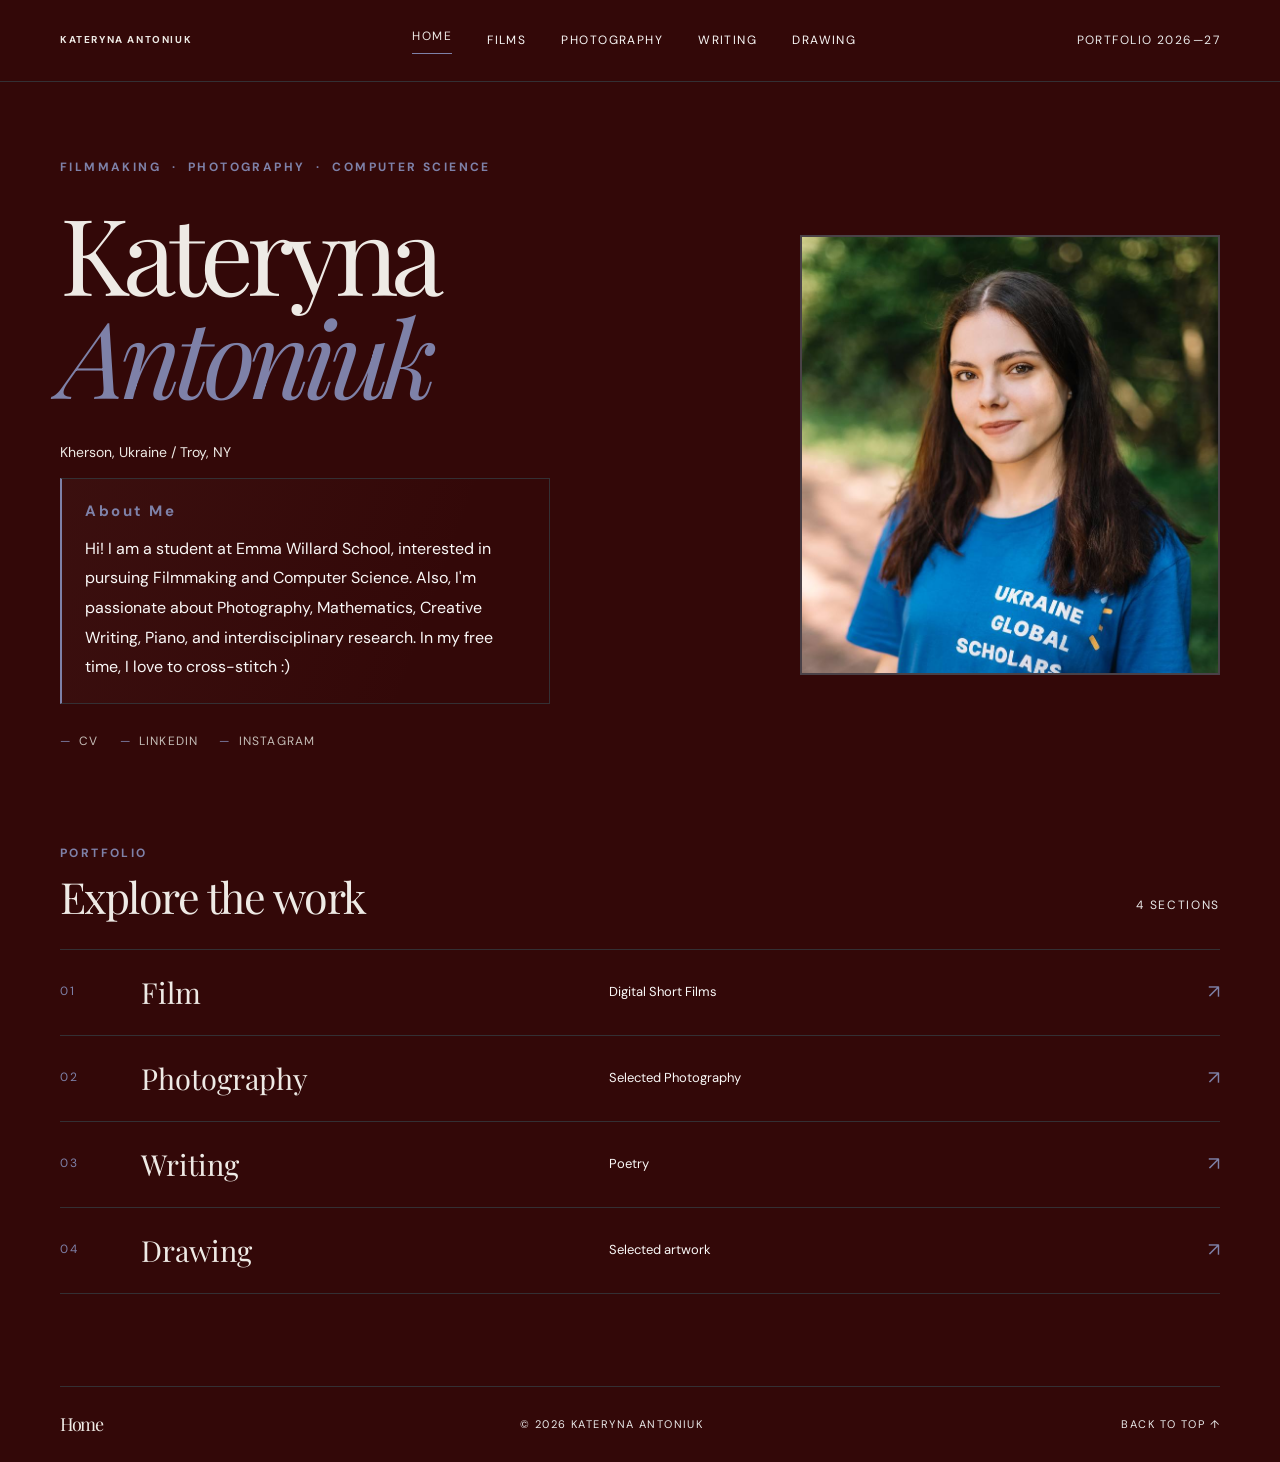
==== index.html @ 992e5f3c "Add files via upload" ====
<!doctype html>
<html lang="en">
<head>
  <meta charset="utf-8">
  <meta name="viewport" content="width=device-width, initial-scale=1">
  <meta name="theme-color" content="#101012">
  <meta name="description" content="Kateryna Antoniuk Portfolio">
  <title>Kateryna Antoniuk — Portfolio</title>
  <link rel="icon" type="image/png" href="logo.png">
  <link rel="stylesheet" href="main.css">
</head>
<body>
  <header class="site-header" id="top">
    <a class="brand" href="index.html" aria-label="Kateryna Antoniuk — Home">
    <span class="brand-name">KATERYNA ANTONIUK</span>
    </a>
    <nav class="site-nav" aria-label="Main navigation">
      <a href="index.html" aria-current="page">Home</a>
      <a href="films.html">Films</a>
      <a href="photography.html">Photography</a>
      <a href="writing.html">Writing</a>
      <a href="drawing.html">Drawing</a>
    </nav>
    <span class="header-index">PORTFOLIO 2026—27</span>
  </header>
  <main>
    <section class="hero page-shell" aria-labelledby="page-title">
      <div class="hero-copy">
        <p class="eyebrow">FILMMAKING&nbsp; · &nbsp;PHOTOGRAPHY&nbsp; · &nbsp;COMPUTER SCIENCE</p>
        <h1 id="page-title">Kateryna<br><span>Antoniuk</span></h1>
        <p class="hero-location">Kherson, Ukraine / Troy, NY</p>
        <div class="intro-box">
          <p class="box-label">About Me</p>
          <p class="intro-placeholder">Hi! I am a student at Emma Willard School, interested in pursuing Filmmaking and Computer Science. Also, I'm passionate about Photography, Mathematics, Creative Writing, Piano, and interdisciplinary research. In my free time, I love to cross-stitch :)</p>
        </div>
        <div class="hero-details" aria-label="Areas of work">
          <span><a href = "KaterynaAntoniukCV.pdf">CV</a></span>
          <span><a href = "https://www.linkedin.com/in/kateryna-antoniuk-323574323">Linkedin</a></span>
          <span><a href = "https://www.instagram.com/qqvenxx/">Instagram</a></span>
        </div>
      </div>
      <figure class="portrait-wrap">
        <div class="portrait-placeholder" role="img" aria-label="Placeholder for your portrait">
          <span class="portrait-crosshair" aria-hidden="true"></span>
          <span class="portrait-note"><img class="portrait-image" src="k.jpg" alt="Me:)"></span>
        </div>
      </figure>
    </section>
    <section class="sections-section page-shell" aria-labelledby="sections-title">
      <div class="section-heading section-heading-row">
        <div>
          <p class="eyebrow">PORTFOLIO</p>
          <h2 id="sections-title">Explore the work</h2>
        </div>
        <span class="section-count">4 SECTIONS</span>
      </div>
      <div class="section-links">
        <a class="section-link" href="films.html">
          <span class="link-number">01</span>
          <span class="link-title">Film</span>
          <span class="link-description">Digital Short Films</span>
          <span class="link-arrow" aria-hidden="true">↗</span>
        </a>
        <a class="section-link" href="photography.html">
          <span class="link-number">02</span>
          <span class="link-title">Photography</span>
          <span class="link-description">Selected Photography</span>
          <span class="link-arrow" aria-hidden="true">↗</span>
        </a>
        <a class="section-link" href="writing.html">
          <span class="link-number">03</span>
          <span class="link-title">Writing</span>
          <span class="link-description">Poetry</span>
          <span class="link-arrow" aria-hidden="true">↗</span>
        </a>
        <a class="section-link" href="drawings.html">
        <span class="link-number">04</span>
        <span class="link-title">Drawing</span>
        <span class="link-description">Selected artwork</span>
        <span class="link-arrow" aria-hidden="true">↗</span>
        </a>
      </div>
    </section>
  </main>
  <footer class="site-footer page-shell">
    <a class="footer-mark" href="index.html" aria-label="Back to home">Home</a>
    <span>© 2026 KATERYNA ANTONIUK</span>
    <a class="back-to-top" href="#top" onclick="window.scrollTo({top: 0, behavior: 'smooth'}); return false;">BACK TO TOP ↑</a>
  </footer>
</body>
</html>
---- main.css ----
@import url('https://fonts.googleapis.com/css2?family=DM+Sans:wght@400;500;600;700&family=Playfair+Display:ital,wght@0,400;0,500;1,400;1,500&display=swap');
:root {
  color-scheme: dark;
  --background: #330808;
  --surface: #171619;
  --surface-soft: #1d1a1d;
  --text: #eeeae5;
  --muted: #faf8f7;
  --subtle: #e9e9e9;
  --line: #343034;
  --accent: #7e81a8;
  --serif: 'Playfair Display', Georgia, 'Times New Roman', serif;
  --sans: 'DM Sans', Arial, Helvetica, sans-serif;
}
* { box-sizing: border-box; }
html { scroll-behavior: smooth; }
body {
  margin: 0;
  background: var(--background);
  color: var(--text);
  font-family: var(--sans);
  font-size: 14px;
  line-height: 1.65;
}
a { color: inherit; text-decoration: none; }
.page-shell { width: min(1160px, calc(100% - 64px)); margin-inline: auto; }
.site-header {
  min-height: 82px;
  padding: 0 max(32px, calc((100vw - 1160px) / 2));
  display: flex;
  align-items: center;
  justify-content: space-between;
  gap: 30px;
  border-bottom: 1px solid var(--line);
}
.brand { display: inline-flex; align-items: center; gap: 12px; white-space: nowrap; }
.brand-mark {
  width: 35px;
  height: 35px;
  display: grid;
  place-items: center;
  border: 1px solid #696066;
  font: 17px var(--serif);
  letter-spacing: -.13em;
}
.brand-mark span { color: var(--accent); }
.brand-name { font-size: 10px; font-weight: 700; letter-spacing: .16em; }
.site-nav { display: flex; align-items: center; gap: clamp(17px, 2.8vw, 35px); }
.site-nav a, .header-index {
  color: var(--muted);
  font-size: 12px;
  letter-spacing: .12em;
  text-transform: uppercase;
  transition: color .2s ease;
}
.site-nav a:hover, .site-nav a[aria-current="page"] { color: var(--text); }
.site-nav a[aria-current="page"] { padding-bottom: 6px; border-bottom: 1px solid var(--accent); }
.header-index { color: var(--subtle); font-size: 12px; white-space: nowrap; }
.hero {
  position: relative;
  min-height: 610px;
  padding-top: 76px;
  padding-bottom: 88px;
  display: grid;
  grid-template-columns: minmax(0, 1.1fr) minmax(320px, .8fr);
  align-items: center;
  gap: clamp(48px, 8vw, 110px);
}
.hero-copy { max-width: 620px; }
.eyebrow {
  margin: 0 0 23px;
  color: var(--accent);
  font-size: 12px;
  font-weight: 700;
  letter-spacing: .2em;
  text-transform: uppercase;
}
h1, h2, h3, p { margin-top: 0; }
.hero h1 {
  margin: 0 0 34px;
  font: 400 clamp(64px, 8.3vw, 108px)/.97 var(--serif);
  letter-spacing: -.065em;
}
.hero h1 span { color: var(--accent); font-style: italic; }
.intro-box {
  max-width: 490px;
  padding: 20px 23px 21px;
  border: 1px solid var(--line);
  border-left: 2px solid var(--accent);
  background: linear-gradient(110deg, rgba(163,111,104,.07), transparent 75%);
}
.box-label {
  margin: 0 0 10px;
  color: var(--accent);
  font-size: 15px;
  font-weight: 700;
  letter-spacing: .17em;
}
.intro-placeholder { margin: 0; max-width: 430px; color: var(--muted); font-size: 16px; line-height: 1.85; }
.hero-details {
  max-width: 500px;
  margin-top: 28px;
  display: flex;
  flex-wrap: wrap;
  gap: 9px 21px;
}
.hero-details span {
  color: #c5bdb7;
  font-size: 12px;
  letter-spacing: .1em;
  text-transform: uppercase;
}
.hero-details span::before { content: '—'; margin-right: 8px; color: var(--accent); }
.portrait-wrap { width: 100%; max-width: 420px; margin: 0; justify-self: end; }
.portrait-image {
  display: block;
  width: 100%;
  aspect-ratio: 420 / 440;
  object-fit: cover;
  border: 1px solid #4a4147;
}
.portrait-placeholder {
  position: relative;
  min-height: 440px;
  overflow: hidden;
  display: flex;
  flex-direction: column;
  align-items: center;
  justify-content: center;
  gap: 9px;
  border: 1px solid #4a4147;
  background:
    linear-gradient(90deg, transparent 49.85%, rgba(177,137,130,.18) 50%, transparent 50.15%),
    linear-gradient(0deg, transparent 49.85%, rgba(177,137,130,.18) 50%, transparent 50.15%),
    radial-gradient(ellipse at 55% 42%, #33282d 0%, #1d191d 42%, #121113 78%);
}
.portrait-placeholder::before,
.portrait-placeholder::after {
  content: '';
  position: absolute;
  left: 50%;
  top: 45%;
  aspect-ratio: 1;
  border: 1px solid rgba(178,130,122,.55);
  transform: translate(-50%, -50%) rotate(45deg);
  pointer-events: none;
}
.portrait-placeholder::before { width: 60%; }
.portrait-placeholder::after { width: 39%; background: rgba(12,12,14,.35); }
.portrait-crosshair {
  position: absolute;
  left: 50%;
  top: 45%;
  width: 12px;
  height: 12px;
  border: 1px solid var(--accent);
  border-radius: 50%;
  transform: translate(-50%, -50%);
}
.portrait-label, .portrait-note, .portrait-number { position: relative; z-index: 1; }
.portrait-label { margin-top: 210px; color: #ddd2cc; font-size: 9px; letter-spacing: .2em; }
.portrait-note { color: #8c8280; font-size: 10px; }
.portrait-number { position: absolute; top: 17px; right: 18px; color: #a99c98; font-size: 9px; letter-spacing: .13em; }
.portrait-wrap figcaption {
  padding-top: 13px;
  color: var(--subtle);
  font-size: 8px;
  letter-spacing: .17em;
  text-align: right;
}
.hero-index {
  position: absolute;
  right: -31px;
  bottom: 46px;
  color: var(--subtle);
  font-size: 9px;
  letter-spacing: .18em;
  writing-mode: vertical-rl;
}
.practice-section { padding-top: 49px; padding-bottom: 76px; border-top: 1px solid var(--line); }
.section-heading { margin-bottom: 28px; }
.section-heading .eyebrow { margin-bottom: 10px; }
.section-heading h2 { margin: 0; font: 400 clamp(31px, 4vw, 43px)/1.1 var(--serif); letter-spacing: -.035em; }
.practice-grid { display: grid; grid-template-columns: repeat(4, 1fr); border-top: 1px solid var(--line); border-bottom: 1px solid var(--line); }
.practice-item { min-height: 142px; padding: 20px 19px 21px 0; }
.practice-item + .practice-item { padding-left: 22px; border-left: 1px solid var(--line); }
.item-index { color: var(--accent); font-size: 9px; letter-spacing: .16em; }
.practice-item h3 { margin: 17px 0 5px; font: 24px var(--serif); font-weight: 400; }
.practice-item p { margin: 0; color: var(--muted); font-size: 10px; line-height: 1.7; }
.sections-section { padding-top: 4px; padding-bottom: 92px; }
.section-heading-row { display: flex; align-items: end; justify-content: space-between; gap: 20px; }
.section-count { padding-bottom: 5px; color: var(--subtle); font-size: 12px; letter-spacing: .14em; }
.section-links { border-top: 1px solid var(--line); }
.section-link {
  min-height: 86px;
  display: grid;
  grid-template-columns: 65px minmax(150px, .8fr) 1fr 30px;
  align-items: center;
  gap: 16px;
  border-bottom: 1px solid var(--line);
  transition: padding .2s ease, background .2s ease;
}
.section-link:hover { padding-inline: 12px; background: #171518; }
.link-number { color: var(--accent); font-size: 12px; letter-spacing: .13em; }
.link-title { font: 29px var(--serif); }
.link-description { color: var(--muted); font-size: 13px; }
.link-arrow { justify-self: end; color: var(--accent); font-size: 19px; }
.site-footer {
  min-height: 76px;
  display: flex;
  align-items: center;
  justify-content: space-between;
  gap: 20px;
  border-top: 1px solid var(--line);
  color: var(--subtle);
  font-size: 11px;
  letter-spacing: .13em;
}
.footer-mark { color: var(--text); font: 18px var(--serif); letter-spacing: -.1em; }
.back-to-top { transition: color .2s ease; }
.back-to-top:hover { color: var(--text); }
@media (max-width: 900px) {
  .header-index { display: none; }
  .hero { grid-template-columns: minmax(0, 1fr) minmax(260px, .75fr); gap: 38px; }
  .portrait-placeholder { min-height: 380px; }
  .practice-grid { grid-template-columns: repeat(2, 1fr); }
  .practice-item:nth-child(3) { padding-left: 0; border-left: 0; border-top: 1px solid var(--line); }
  .practice-item:nth-child(4) { border-top: 1px solid var(--line); }
}
@media (max-width: 650px) {
  .page-shell { width: min(100% - 40px, 520px); }
  .site-header { min-height: auto; padding: 18px 20px; flex-wrap: wrap; gap: 16px; }
  .brand-name { font-size: 9px; }
  .site-nav { order: 3; width: 100%; justify-content: space-between; gap: 10px; }
  .site-nav a { font-size: 9px; }
  .hero { min-height: auto; padding-top: 56px; padding-bottom: 59px; grid-template-columns: 1fr; gap: 37px; }
  .hero h1 { font-size: clamp(62px, 17vw, 88px); margin-bottom: 27px; }
  .eyebrow { font-size: 8px; line-height: 1.8; }
  .portrait-wrap { width: min(100%, 390px); justify-self: center; }
  .portrait-placeholder { min-height: 390px; }
  .hero-index { right: 0; bottom: 23px; }
  .practice-section { padding-top: 36px; padding-bottom: 54px; }
  .practice-grid { grid-template-columns: 1fr 1fr; }
  .practice-item { min-height: 132px; padding-right: 10px; }
  .practice-item + .practice-item { padding-left: 13px; }
  .practice-item:nth-child(3) { padding-left: 0; }
  .practice-item h3 { font-size: 21px; }
  .section-link { min-height: 80px; grid-template-columns: 28px 1fr 25px; gap: 10px; }
  .link-title { font-size: 25px; }
  .link-description { grid-column: 2; grid-row: 2; align-self: start; margin-top: -18px; font-size: 9px; }
  .link-arrow { grid-column: 3; grid-row: 1 / span 2; }
  .sections-section { padding-bottom: 60px; }
  .site-footer { min-height: 68px; font-size: 7px; }
}
@media (prefers-reduced-motion: reduce) {
  html { scroll-behavior: auto; }
  *, *::before, *::after { transition-duration: .01ms !important; }
}
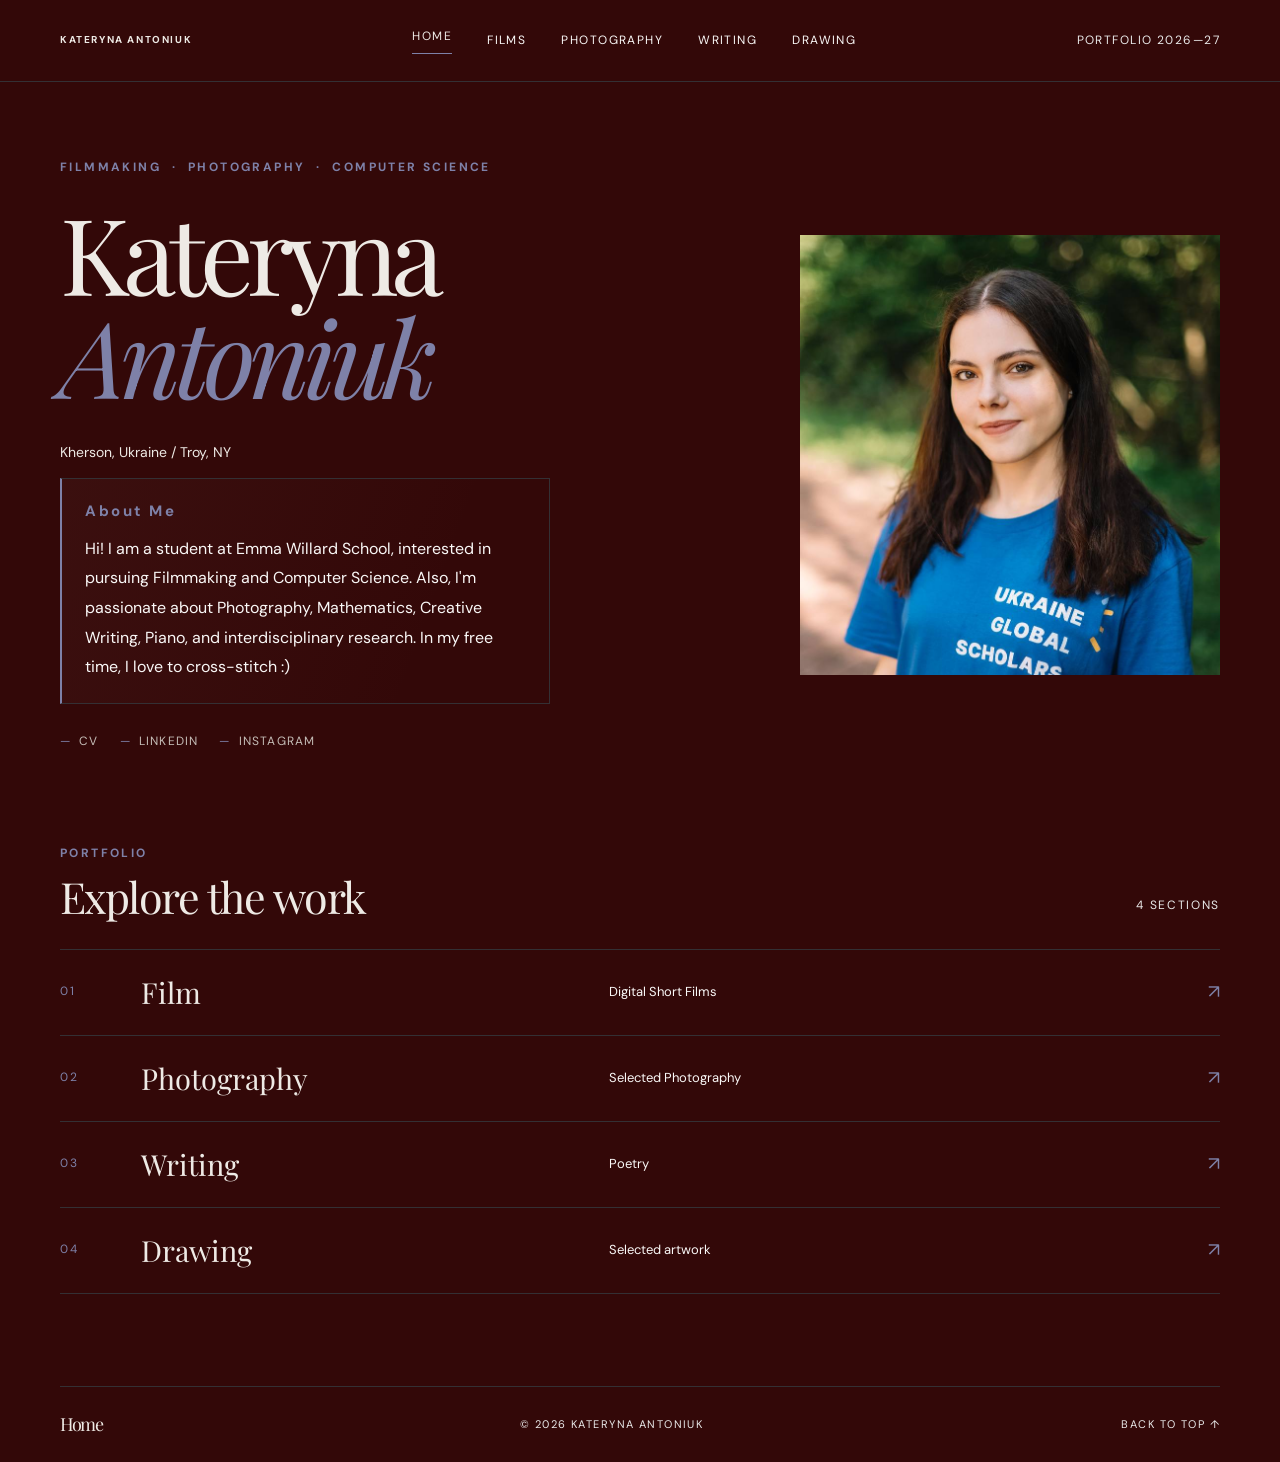
==== commit d40bac84: "Update index.html" ====
--- a/index.html
+++ b/index.html
@@ -40,9 +40,7 @@
         </div>
       </div>
       <figure class="portrait-wrap">
-        <div class="portrait-placeholder" role="img" aria-label="Placeholder for your portrait">
-          <span class="portrait-crosshair" aria-hidden="true"></span>
-          <span class="portrait-note"><img class="portrait-image" src="k.jpg" alt="Me:)"></span>
+        <img class="portrait-image" src="k.jpg" alt="Me:)"></span>
         </div>
       </figure>
     </section>
@@ -88,4 +86,4 @@
     <a class="back-to-top" href="#top" onclick="window.scrollTo({top: 0, behavior: 'smooth'}); return false;">BACK TO TOP ↑</a>
   </footer>
 </body>
-</html>+</html>
--- a/main.css
+++ b/main.css
@@ -255,4 +255,27 @@
 @media (prefers-reduced-motion: reduce) {
   html { scroll-behavior: auto; }
   *, *::before, *::after { transition-duration: .01ms !important; }
-}+}
+.portrait-placeholder::before,
+.portrait-placeholder::after,
+.portrait-wrap::before,
+.portrait-wrap::after,
+.portrait-crosshair {
+    display: none !important;
+    content: none !important;
+}
+.portrait-placeholder {
+    border: none !important;
+    outline: none !important;
+    box-shadow: none !important;
+    background: transparent !important;
+}
+.portrait-image {
+    display: block;
+    width: 100%;
+    height: 100%;
+    object-fit: cover;
+    border: none;
+    outline: none;
+    box-shadow: none;
+}
